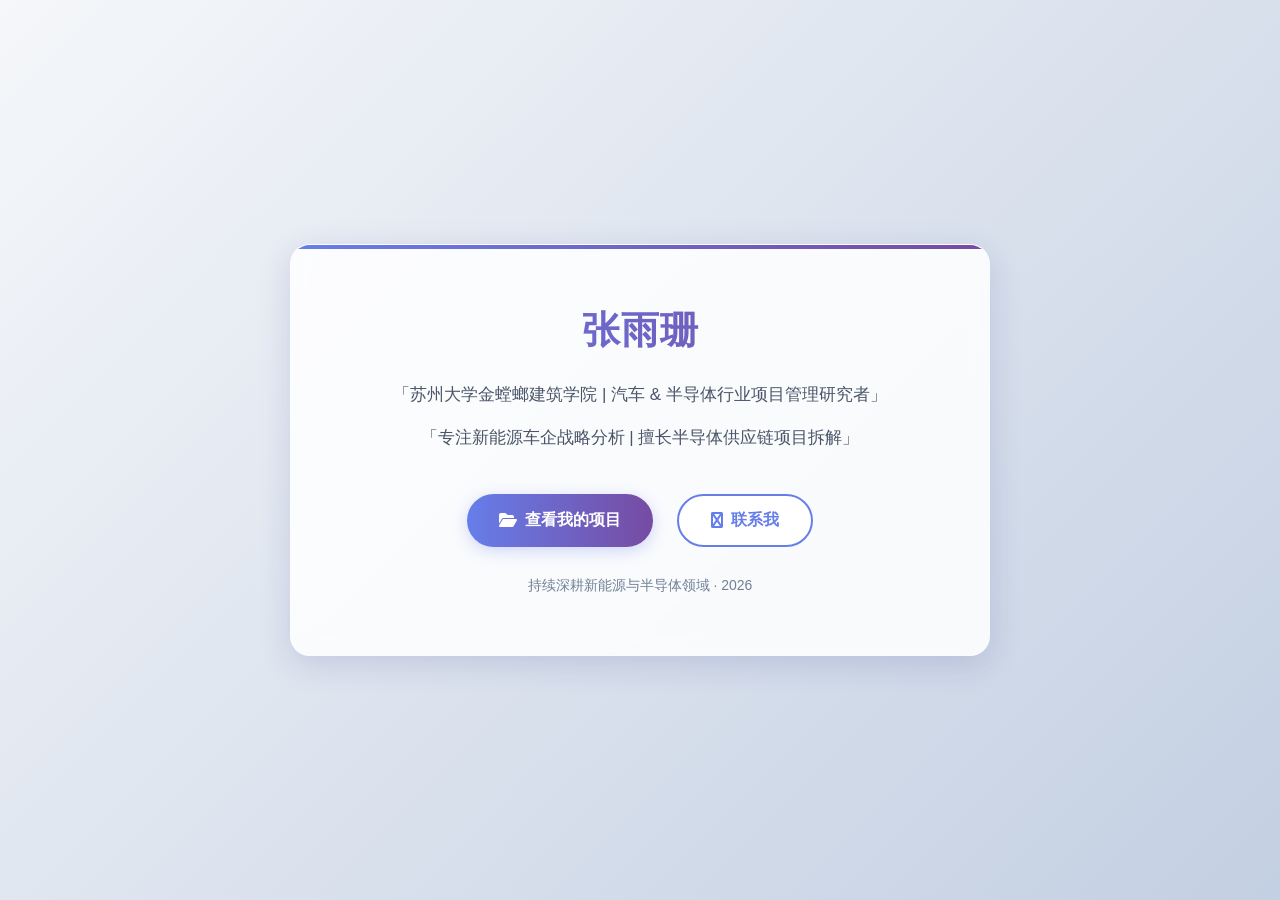
==== intel.html @ e782e300 "Add files via upload" ====
<!DOCTYPE html>
<html lang="zh-CN">
<head>
    <meta charset="UTF-8">
    <meta name="viewport" content="width=device-width, initial-scale=1.0">
    <title>张雨珊 - 项目管理研究者</title>
    <!-- 引入字体图标（可选，提升精致度） -->
    <link rel="stylesheet" href="https://cdn.bootcdn.net/ajax/libs/font-awesome/6.4.0/css/all.min.css">
    <style>
        /* 全局样式 */
        * {
            margin: 0;
            padding: 0;
            box-sizing: border-box;
            font-family: "Inter", "PingFang SC", "微软雅黑", sans-serif;
        }

        /* 页面背景渐变 + 全屏布局 */
        body {
            background: linear-gradient(135deg, #f5f7fa 0%, #c3cfe2 100%);
            min-height: 100vh;
            display: flex;
            justify-content: center;
            align-items: center;
            padding: 20px;
            color: #2d3748;
        }

        /* 核心卡片容器：毛玻璃效果 + 圆角 + 阴影 */
        .profile-card {
            background: rgba(255, 255, 255, 0.85);
            backdrop-filter: blur(10px);
            -webkit-backdrop-filter: blur(10px);
            border-radius: 20px;
            box-shadow: 0 8px 32px rgba(31, 38, 135, 0.15);
            border: 1px solid rgba(255, 255, 255, 0.18);
            padding: 60px 40px;
            max-width: 700px;
            width: 100%;
            text-align: center;
            position: relative;
            overflow: hidden;
        }

        /* 顶部装饰线条（提升设计感） */
        .profile-card::before {
            content: "";
            position: absolute;
            top: 0;
            left: 0;
            width: 100%;
            height: 4px;
            background: linear-gradient(90deg, #667eea 0%, #764ba2 100%);
        }

        /* 姓名样式 */
        .name {
            font-size: 38px;
            font-weight: 700;
            margin-bottom: 16px;
            background: linear-gradient(90deg, #667eea, #764ba2);
            -webkit-background-clip: text;
            background-clip: text;
            color: transparent;
            letter-spacing: 1px;
        }

        /* 简介容器 */
        .intro-container {
            margin: 24px 0 40px;
        }

        /* 简介文本 */
        .intro {
            font-size: 17px;
            color: #4a5568;
            line-height: 1.8;
            margin-bottom: 12px;
            padding: 0 20px;
        }

        /* 按钮组 */
        .btn-group {
            display: flex;
            justify-content: center;
            gap: 24px;
            flex-wrap: wrap;
            margin-bottom: 30px;
        }

        /* 按钮通用样式 */
        .btn {
            padding: 14px 32px;
            border-radius: 50px;
            font-size: 16px;
            font-weight: 600;
            cursor: pointer;
            text-decoration: none;
            transition: all 0.4s ease;
            border: none;
            display: inline-flex;
            align-items: center;
            gap: 8px;
        }

        /* 主按钮（查看项目） */
        .btn-project {
            background: linear-gradient(90deg, #667eea, #764ba2);
            color: white;
            box-shadow: 0 4px 15px rgba(102, 126, 234, 0.3);
        }

        .btn-project:hover {
            transform: translateY(-3px);
            box-shadow: 0 6px 20px rgba(102, 126, 234, 0.4);
        }

        /* 次按钮（联系我） */
        .btn-contact {
            background: white;
            color: #667eea;
            border: 2px solid #667eea;
        }

        .btn-contact:hover {
            background: #f0f4ff;
            transform: translateY(-3px);
        }

        /* 微信号弹窗 */
        .modal {
            position: fixed;
            top: 0;
            left: 0;
            width: 100%;
            height: 100%;
            background: rgba(0, 0, 0, 0.5);
            display: none;
            justify-content: center;
            align-items: center;
            z-index: 999;
            animation: fadeIn 0.3s ease;
        }

        /* 弹窗内容 */
        .modal-content {
            background: white;
            border-radius: 16px;
            padding: 40px 30px;
            max-width: 400px;
            width: 90%;
            text-align: center;
            animation: scaleIn 0.3s ease;
        }

        /* 弹窗标题 */
        .modal-title {
            font-size: 22px;
            font-weight: 600;
            margin-bottom: 20px;
            color: #2d3748;
        }

        /* 微信号样式 */
        .wechat {
            font-size: 24px;
            font-weight: 700;
            color: #667eea;
            letter-spacing: 2px;
            margin-bottom: 25px;
        }

        /* 关闭按钮 */
        .close-btn {
            padding: 10px 24px;
            background: #f5f7fa;
            color: #4a5568;
            border: none;
            border-radius: 50px;
            font-weight: 600;
            cursor: pointer;
            transition: all 0.3s ease;
        }

        .close-btn:hover {
            background: #e5e7eb;
        }

        /* 底部小字 */
        .footer-text {
            font-size: 14px;
            color: #718096;
            margin-top: 10px;
        }

        /* 动画效果 */
        @keyframes fadeIn {
            from { opacity: 0; }
            to { opacity: 1; }
        }

        @keyframes scaleIn {
            from { transform: scale(0.9); opacity: 0; }
            to { transform: scale(1); opacity: 1; }
        }

        /* 响应式适配（手机端） */
        @media (max-width: 600px) {
            .name {
                font-size: 28px;
            }
            .intro {
                font-size: 15px;
                padding: 0;
            }
            .btn {
                padding: 12px 24px;
                font-size: 15px;
            }
            .profile-card {
                padding: 40px 20px;
            }
        }
    </style>
</head>
<body>
    <!-- 核心卡片 -->
    <div class="profile-card">
        <!-- 姓名 -->
        <h1 class="name">张雨珊</h1>
        
        <!-- 简介 -->
        <div class="intro-container">
            <p class="intro">「苏州大学金螳螂建筑学院 | 汽车 & 半导体行业项目管理研究者」</p>
            <p class="intro">「专注新能源车企战略分析 | 擅长半导体供应链项目拆解」</p>
        </div>
        
        <!-- 按钮组 -->
        <div class="btn-group">
            <button class="btn btn-project">
                <i class="fas fa-folder-open"></i> 查看我的项目
            </button>
            <button class="btn btn-contact" onclick="openModal()">
                <i class="fas fa-weixin"></i> 联系我
            </button>
        </div>
        
        <!-- 底部小字 -->
        <p class="footer-text">持续深耕新能源与半导体领域 · 2026</p>
    </div>

    <!-- 微信号弹窗 -->
    <div class="modal" id="wechatModal">
        <div class="modal-content">
            <h2 class="modal-title">我的微信号</h2>
            <p class="wechat">13733663830</p>
            <button class="close-btn" onclick="closeModal()">关闭</button>
        </div>
    </div>

    <script>
        // 打开弹窗
        function openModal() {
            document.getElementById("wechatModal").style.display = "flex";
        }

        // 关闭弹窗
        function closeModal() {
            document.getElementById("wechatModal").style.display = "none";
        }

        // 点击弹窗外部关闭
        window.onclick = function(e) {
            const modal = document.getElementById("wechatModal");
            if (e.target === modal) {
                closeModal();
            }
        }
    </script>
</body>
</html>
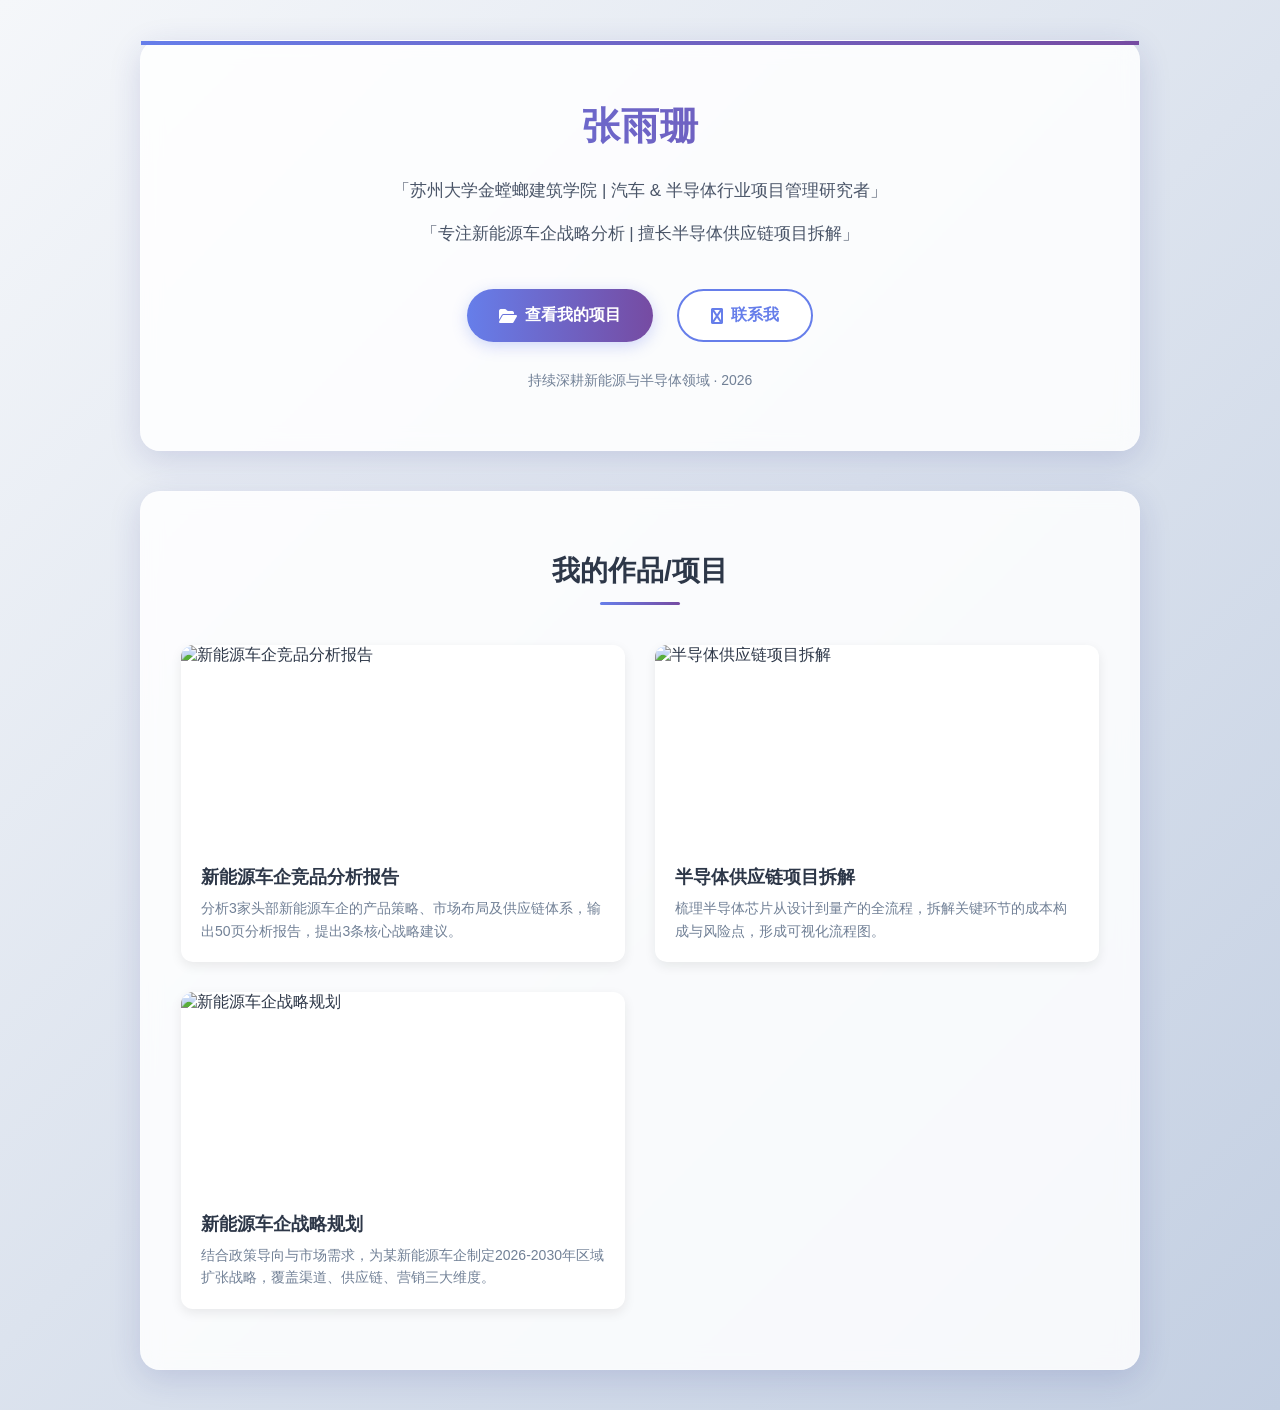
==== commit 8f1b1474: "Update intel.html" ====
--- a/intel.html
+++ b/intel.html
@@ -4,7 +4,6 @@
     <meta charset="UTF-8">
     <meta name="viewport" content="width=device-width, initial-scale=1.0">
     <title>张雨珊 - 项目管理研究者</title>
-    <!-- 引入字体图标（可选，提升精致度） -->
     <link rel="stylesheet" href="https://cdn.bootcdn.net/ajax/libs/font-awesome/6.4.0/css/all.min.css">
     <style>
         /* 全局样式 */
@@ -19,14 +18,17 @@
         body {
             background: linear-gradient(135deg, #f5f7fa 0%, #c3cfe2 100%);
             min-height: 100vh;
-            display: flex;
-            justify-content: center;
-            align-items: center;
-            padding: 20px;
             color: #2d3748;
-        }
-
-        /* 核心卡片容器：毛玻璃效果 + 圆角 + 阴影 */
+            padding: 40px 20px;
+        }
+
+        /* 核心容器（改为垂直布局，适配作品展示） */
+        .main-container {
+            max-width: 1000px;
+            margin: 0 auto;
+        }
+
+        /* 核心卡片容器：毛玻璃效果 */
         .profile-card {
             background: rgba(255, 255, 255, 0.85);
             backdrop-filter: blur(10px);
@@ -35,14 +37,12 @@
             box-shadow: 0 8px 32px rgba(31, 38, 135, 0.15);
             border: 1px solid rgba(255, 255, 255, 0.18);
             padding: 60px 40px;
-            max-width: 700px;
-            width: 100%;
             text-align: center;
             position: relative;
-            overflow: hidden;
-        }
-
-        /* 顶部装饰线条（提升设计感） */
+            margin-bottom: 40px;
+        }
+
+        /* 顶部装饰线条 */
         .profile-card::before {
             content: "";
             position: absolute;
@@ -127,6 +127,97 @@
             transform: translateY(-3px);
         }
 
+        /* ========== 新增：作品展示区样式 ========== */
+        .works-section {
+            background: rgba(255, 255, 255, 0.85);
+            backdrop-filter: blur(10px);
+            -webkit-backdrop-filter: blur(10px);
+            border-radius: 20px;
+            box-shadow: 0 8px 32px rgba(31, 38, 135, 0.15);
+            border: 1px solid rgba(255, 255, 255, 0.18);
+            padding: 60px 40px;
+        }
+
+        /* 作品区标题 */
+        .works-title {
+            font-size: 28px;
+            font-weight: 700;
+            color: #2d3748;
+            text-align: center;
+            margin-bottom: 40px;
+            position: relative;
+        }
+
+        .works-title::after {
+            content: "";
+            display: block;
+            width: 80px;
+            height: 3px;
+            background: linear-gradient(90deg, #667eea, #764ba2);
+            margin: 12px auto 0;
+            border-radius: 3px;
+        }
+
+        /* 作品网格布局 */
+        .works-grid {
+            display: grid;
+            grid-template-columns: repeat(auto-fit, minmax(300px, 1fr));
+            gap: 30px;
+        }
+
+        /* 单个作品卡片 */
+        .work-card {
+            background: white;
+            border-radius: 12px;
+            overflow: hidden;
+            box-shadow: 0 4px 12px rgba(0, 0, 0, 0.08);
+            transition: all 0.4s ease;
+        }
+
+        .work-card:hover {
+            transform: translateY(-8px);
+            box-shadow: 0 8px 20px rgba(0, 0, 0, 0.12);
+        }
+
+        /* 作品图片容器 */
+        .work-img-container {
+            width: 100%;
+            height: 200px; /* 图片高度固定，保证统一 */
+            overflow: hidden;
+        }
+
+        /* 作品图片 */
+        .work-img {
+            width: 100%;
+            height: 100%;
+            object-fit: cover; /* 图片自适应，不拉伸变形 */
+            transition: transform 0.5s ease;
+        }
+
+        .work-card:hover .work-img {
+            transform: scale(1.05); /* 鼠标悬浮，图片轻微放大 */
+        }
+
+        /* 作品信息 */
+        .work-info {
+            padding: 20px;
+        }
+
+        /* 作品标题 */
+        .work-name {
+            font-size: 18px;
+            font-weight: 600;
+            color: #2d3748;
+            margin-bottom: 8px;
+        }
+
+        /* 作品简介 */
+        .work-desc {
+            font-size: 14px;
+            color: #718096;
+            line-height: 1.6;
+        }
+
         /* 微信号弹窗 */
         .modal {
             position: fixed;
@@ -142,7 +233,6 @@
             animation: fadeIn 0.3s ease;
         }
 
-        /* 弹窗内容 */
         .modal-content {
             background: white;
             border-radius: 16px;
@@ -153,7 +243,6 @@
             animation: scaleIn 0.3s ease;
         }
 
-        /* 弹窗标题 */
         .modal-title {
             font-size: 22px;
             font-weight: 600;
@@ -161,7 +250,6 @@
             color: #2d3748;
         }
 
-        /* 微信号样式 */
         .wechat {
             font-size: 24px;
             font-weight: 700;
@@ -170,7 +258,6 @@
             margin-bottom: 25px;
         }
 
-        /* 关闭按钮 */
         .close-btn {
             padding: 10px 24px;
             background: #f5f7fa;
@@ -217,36 +304,79 @@
                 padding: 12px 24px;
                 font-size: 15px;
             }
-            .profile-card {
+            .profile-card, .works-section {
                 padding: 40px 20px;
+            }
+            .works-title {
+                font-size: 24px;
+            }
+            .work-img-container {
+                height: 180px;
             }
         }
     </style>
 </head>
 <body>
-    <!-- 核心卡片 -->
-    <div class="profile-card">
-        <!-- 姓名 -->
-        <h1 class="name">张雨珊</h1>
-        
-        <!-- 简介 -->
-        <div class="intro-container">
-            <p class="intro">「苏州大学金螳螂建筑学院 | 汽车 & 半导体行业项目管理研究者」</p>
-            <p class="intro">「专注新能源车企战略分析 | 擅长半导体供应链项目拆解」</p>
+    <div class="main-container">
+        <!-- 个人简介卡片 -->
+        <div class="profile-card">
+            <h1 class="name">张雨珊</h1>
+            <div class="intro-container">
+                <p class="intro">「苏州大学金螳螂建筑学院 | 汽车 & 半导体行业项目管理研究者」</p>
+                <p class="intro">「专注新能源车企战略分析 | 擅长半导体供应链项目拆解」</p>
+            </div>
+            <div class="btn-group">
+                <button class="btn btn-project" onclick="scrollToWorks()">
+                    <i class="fas fa-folder-open"></i> 查看我的项目
+                </button>
+                <button class="btn btn-contact" onclick="openModal()">
+                    <i class="fas fa-weixin"></i> 联系我
+                </button>
+            </div>
+            <p class="footer-text">持续深耕新能源与半导体领域 · 2026</p>
         </div>
-        
-        <!-- 按钮组 -->
-        <div class="btn-group">
-            <button class="btn btn-project">
-                <i class="fas fa-folder-open"></i> 查看我的项目
-            </button>
-            <button class="btn btn-contact" onclick="openModal()">
-                <i class="fas fa-weixin"></i> 联系我
-            </button>
+
+        <!-- ========== 新增：作品展示区 ========== -->
+        <div class="works-section" id="works">
+            <h2 class="works-title">我的作品/项目</h2>
+            <div class="works-grid">
+                <!-- 作品1（示例） -->
+                <div class="work-card">
+                    <div class="work-img-container">
+                        <!-- 替换src为你的作品图片地址 -->
+                        <img src="https://picsum.photos/600/400?random=1" alt="新能源车企竞品分析报告" class="work-img">
+                    </div>
+                    <div class="work-info">
+                        <h3 class="work-name">新能源车企竞品分析报告</h3>
+                        <p class="work-desc">分析3家头部新能源车企的产品策略、市场布局及供应链体系，输出50页分析报告，提出3条核心战略建议。</p>
+                    </div>
+                </div>
+
+                <!-- 作品2（示例） -->
+                <div class="work-card">
+                    <div class="work-img-container">
+                        <!-- 替换src为你的作品图片地址 -->
+                        <img src="https://picsum.photos/600/400?random=2" alt="半导体供应链项目拆解" class="work-img">
+                    </div>
+                    <div class="work-info">
+                        <h3 class="work-name">半导体供应链项目拆解</h3>
+                        <p class="work-desc">梳理半导体芯片从设计到量产的全流程，拆解关键环节的成本构成与风险点，形成可视化流程图。</p>
+                    </div>
+                </div>
+
+                <!-- 作品3（示例） -->
+                <div class="work-card">
+                    <div class="work-img-container">
+                        <!-- 替换src为你的作品图片地址 -->
+                        <img src="https://picsum.photos/600/400?random=3" alt="新能源车企战略规划" class="work-img">
+                    </div>
+                    <div class="work-info">
+                        <h3 class="work-name">新能源车企战略规划</h3>
+                        <p class="work-desc">结合政策导向与市场需求，为某新能源车企制定2026-2030年区域扩张战略，覆盖渠道、供应链、营销三大维度。</p>
+                    </div>
+                </div>
+            </div>
         </div>
-        
-        <!-- 底部小字 -->
-        <p class="footer-text">持续深耕新能源与半导体领域 · 2026</p>
     </div>
 
     <!-- 微信号弹窗 -->
@@ -276,6 +406,13 @@
                 closeModal();
             }
         }
+
+        // 新增：点击「查看我的项目」滚动到作品区
+        function scrollToWorks() {
+            document.getElementById("works").scrollIntoView({
+                behavior: "smooth" // 平滑滚动效果
+            });
+        }
     </script>
 </body>
-</html>+</html>
